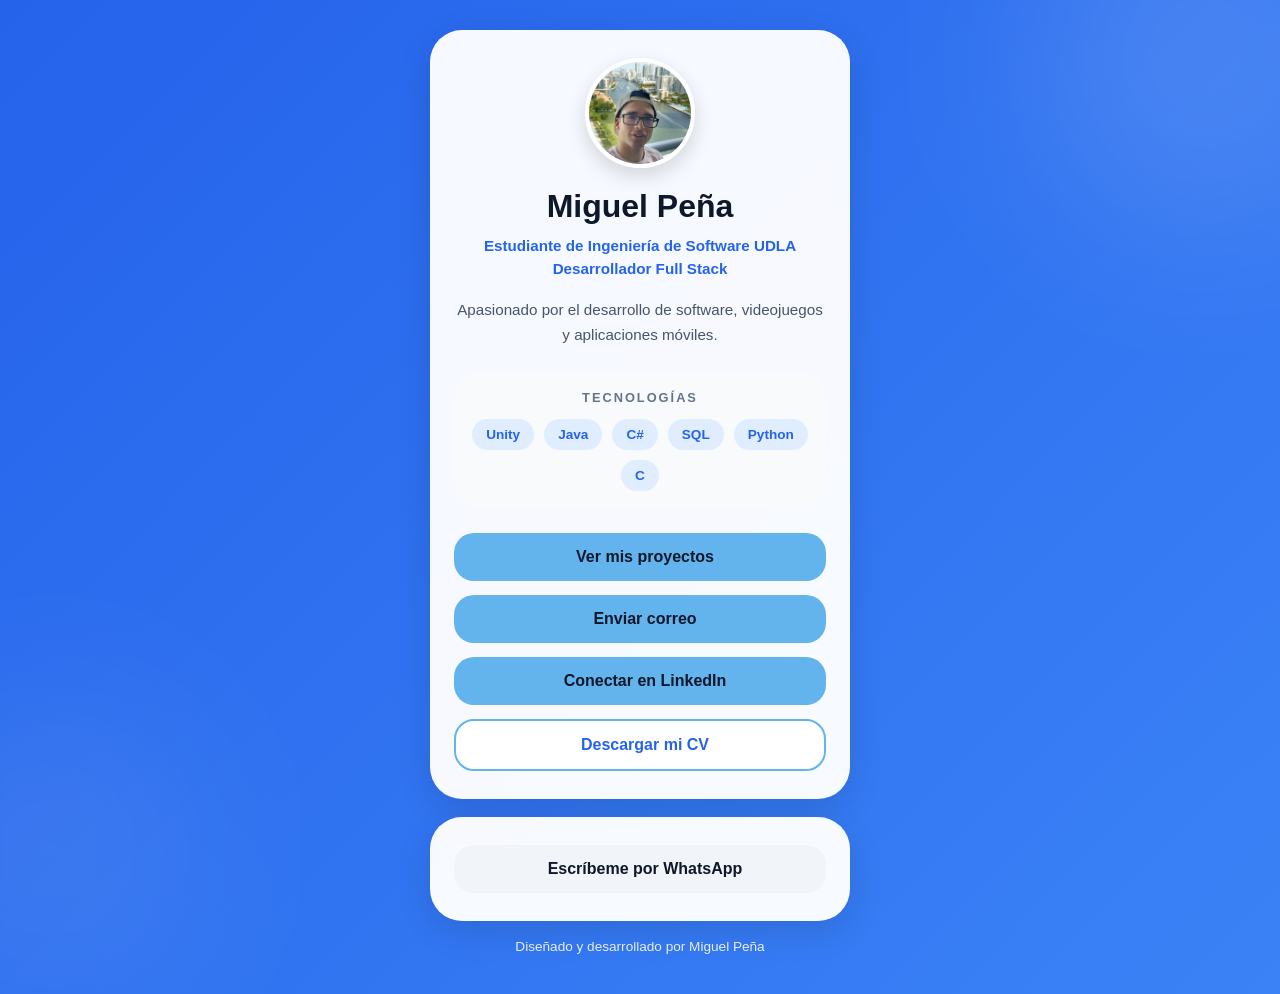
==== docs/index.html @ 0eaf742b "Add files via upload" ====
<!DOCTYPE html>
<html lang="es">

<head>

    <meta charset="UTF-8">
    <meta name="viewport" content="width=device-width, initial-scale=1.0">

    <title>Miguel Peña | Portfolio</title>

    <link
    rel="icon"
    href='data:image/svg+xml,<svg xmlns=%22http://www.w3.org/2000/svg%22 viewBox=%220 0 100 100%22><text y=%22.9em%22 font-size=%2290%22>💼</text></svg>'
    >

    <link rel="stylesheet" href="style.css">

</head>

<body>

    <!-- Glow decorativo -->
    <div class="bg-glow glow-1"></div>
    <div class="bg-glow glow-2"></div>

    <main class="main-wrapper">

        <!-- TARJETA PRINCIPAL -->
        <section class="card card-portfolio">

            <header class="card-header">

                <img
                    src="assets/perfil.jpeg"
                    alt="Foto de Miguel Peña"
                    class="profile-img">

                <h1>Miguel Peña</h1>

                <p class="role">
                    Estudiante de Ingeniería de Software UDLA
                    <br> 
                    Desarrollador Full Stack 
                    
                </p>

                <p class="description">
                    Apasionado por el desarrollo de software,
                    videojuegos y aplicaciones móviles.
                </p>

            </header>

            <!-- TECNOLOGÍAS -->
            <section class="tech-section">

                <h3>TECNOLOGÍAS</h3>

                <div class="tech-stack">
                    <span>Unity</span>
                    <span>Java</span>
                    <span>C#</span>
                    <span>SQL</span>
                    <span>Python</span>
                    <span>C</span>
                </div>

            </section>

            <!-- BOTONES -->
            <section class="card-body">

                <a
                    href="https://github.com/Miguezx21"
                    target="_blank"
                    class="btn btn-blue magnetic">

                    <i class='bx bxl-github btn-icon'></i>
                    Ver mis proyectos

                </a>

                <a
                    href="mailto:miguel.pena.rodriguez131@gmail.com"
                    class="btn btn-blue magnetic">

                    <i class='bx bx-envelope btn-icon'></i>
                    Enviar correo

                </a>

                <a
                    href="https://www.linkedin.com/in/miguel-pena-rodriguez-73ab5b2b5/"

                    target="_blank"
                    class="btn btn-blue magnetic">

                    <i class='bx bxl-linkedin-square btn-icon'></i>
                    Conectar en LinkedIn

                </a>

                <a
                    href="assets/mi-cv.pdf"
                    download
                    class="btn btn-outline magnetic"
                    id="cvButton">

                    <i class='bx bxs-file-pdf btn-icon'></i>
                    Descargar mi CV

                </a>

            </section>

        </section>

        <!-- CONTACTO -->
        <section class="card card-contact">

            <a
                href="https://wa.me/593979211185"
                target="_blank"
                class="btn btn-phone magnetic">

                <i class='bx bxl-whatsapp btn-icon'></i>
                Escríbeme por WhatsApp

            </a>

        </section>

        <!-- FOOTER -->
        <footer class="footer">
            Diseñado y desarrollado por Miguel Peña
        </footer>

    </main>

    <!-- SCRIPT -->
    <script src="script.js"></script>

</body>

</html>
---- docs/style.css ----
/* =========================
   RESET
========================= */

* {
    margin: 0;
    padding: 0;
    box-sizing: border-box;
}

/* =========================
   BODY
========================= */

body {
    font-family: 'Inter', sans-serif;

    background:
        linear-gradient(
            135deg,
            #2563eb,
            #3b82f6
        );

    min-height: 100vh;

    display: flex;
    justify-content: center;
    align-items: center;

    padding: 30px 20px;

    overflow-x: hidden;
    position: relative;
}

/* =========================
   GLOW BACKGROUND
========================= */

.bg-glow {
    position: fixed;
    border-radius: 50%;
    filter: blur(90px);
    z-index: 0;
}

.glow-1 {
    width: 350px;
    height: 350px;

    background: rgba(255,255,255,0.12);

    top: -120px;
    right: -100px;
}

.glow-2 {
    width: 300px;
    height: 300px;

    background: rgba(255,255,255,0.08);

    bottom: -100px;
    left: -100px;
}

/* =========================
   WRAPPER
========================= */

.main-wrapper {
    width: 100%;
    max-width: 420px;

    display: flex;
    flex-direction: column;
    gap: 18px;

    position: relative;
    z-index: 2;
}

/* =========================
   CARDS
========================= */

.card {
    background: rgba(255,255,255,0.96);

    backdrop-filter: blur(10px);

    border-radius: 32px;

    padding: 28px 24px;

    box-shadow:
        0 10px 35px rgba(0,0,0,0.12);

    text-align: center;
}

/* =========================
   HEADER
========================= */

.profile-img {
    width: 110px;
    height: 110px;

    border-radius: 50%;

    object-fit: cover;

    margin-bottom: 16px;

    border: 4px solid white;

    box-shadow:
        0 8px 20px rgba(0,0,0,0.15);
}

h1 {
    color: #0f172a;

    font-size: 2rem;
    font-weight: 700;

    margin-bottom: 10px;
}

.role {
    color: #2563eb;

    font-size: 0.95rem;
    font-weight: 600;

    line-height: 1.5;

    margin-bottom: 16px;
}

.description {
    color: #475569;

    font-size: 0.95rem;

    line-height: 1.7;

    margin-bottom: 24px;
}

/* =========================
   TECNOLOGÍAS
========================= */

.tech-section {
    background: #f8fafc;

    border-radius: 24px;

    padding: 18px;

    margin-bottom: 24px;
}

.tech-section h3 {
    font-size: 0.8rem;

    letter-spacing: 2px;

    color: #64748b;

    margin-bottom: 14px;
}

.tech-stack {
    display: flex;
    flex-wrap: wrap;
    justify-content: center;
    gap: 10px;
}

.tech-stack span {
    background: #e0edff;

    color: #2563eb;

    padding: 8px 14px;

    border-radius: 999px;

    font-size: 0.85rem;
    font-weight: 600;
}

/* =========================
   BOTONES
========================= */

.card-body {
    display: flex;
    flex-direction: column;
    gap: 14px;
}

.btn {
    text-decoration: none;

    border-radius: 20px;

    padding: 15px 18px;

    font-weight: 600;

    display: flex;
    justify-content: center;
    align-items: center;

    transition:
        transform 0.25s ease,
        box-shadow 0.25s ease,
        background 0.25s ease;

    cursor: pointer;
}

.btn-icon {
    font-size: 1.3rem;
    margin-right: 10px;
}

/* Azul */

.btn-blue {
    background: #63b3ed;
    color: #0f172a;
}

.btn-blue:hover {
    transform:
        translateY(-4px)
        scale(1.01);

    box-shadow:
        0 10px 25px rgba(0,0,0,0.14);
}

/* Outline */

.btn-outline {
    background: white;

    border: 2px solid #63b3ed;

    color: #2563eb;
}

.btn-outline:hover {
    transform:
        translateY(-4px)
        scale(1.01);

    box-shadow:
        0 10px 25px rgba(0,0,0,0.12);
}

/* WhatsApp */

.btn-phone {
    background: #f1f5f9;

    color: #0f172a;
}

.btn-phone:hover {
    transform:
        translateY(-4px)
        scale(1.01);

    box-shadow:
        0 10px 25px rgba(0,0,0,0.10);
}

/* =========================
   FOOTER
========================= */

.footer {
    text-align: center;

    color: rgba(255,255,255,0.9);

    font-size: 0.85rem;

    padding-bottom: 10px;
}

/* =========================
   RESPONSIVE
========================= */

@media (max-width: 480px) {

    body {
        padding: 20px 14px;
    }

    .card {
        border-radius: 28px;
        padding: 24px 20px;
    }

    h1 {
        font-size: 1.7rem;
    }

    .btn {
        padding: 14px;
    }

}
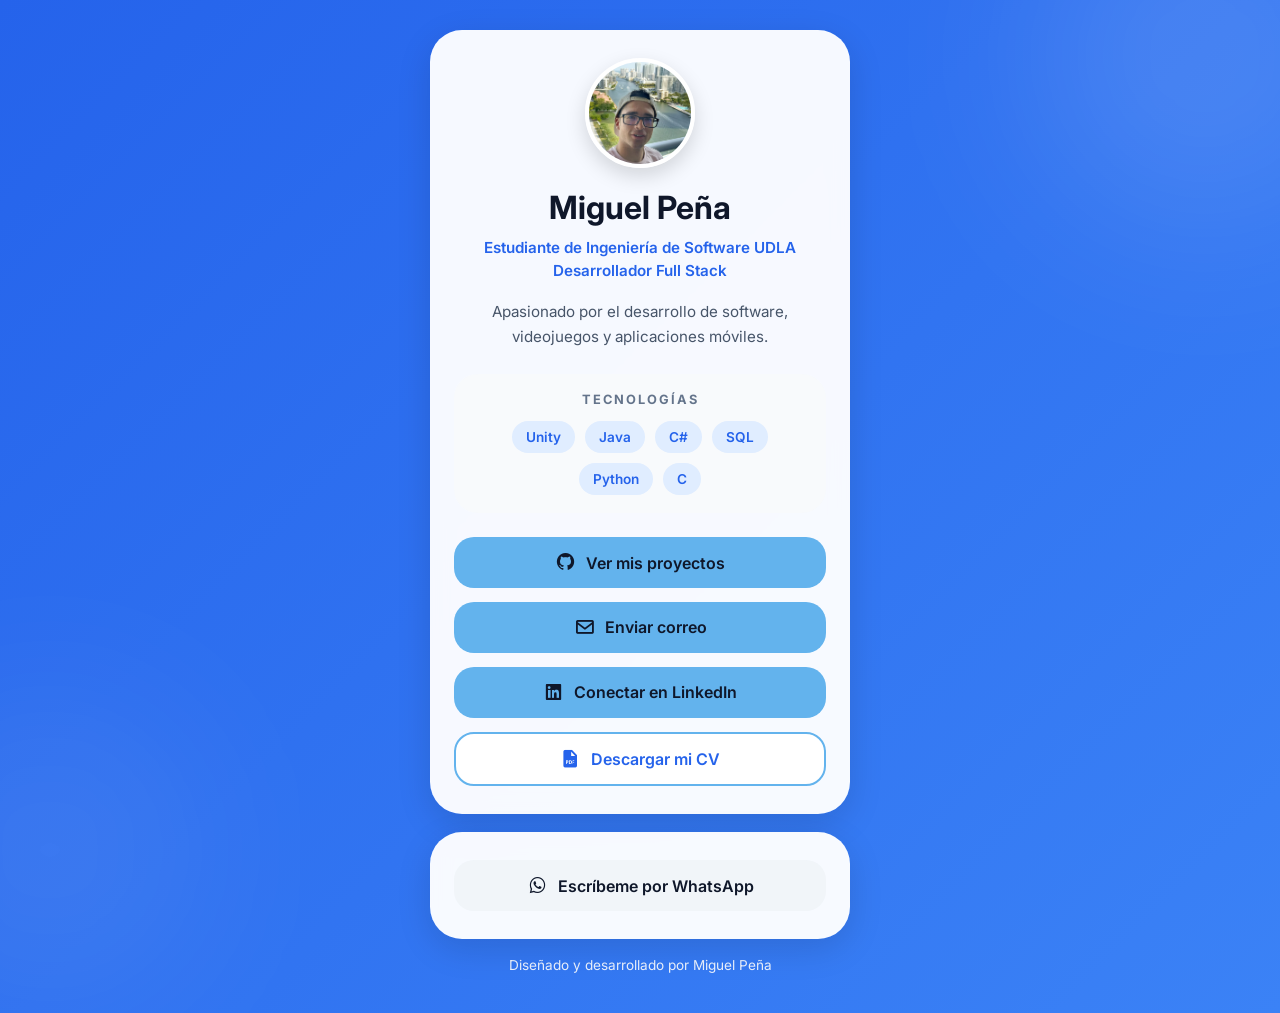
==== commit e1130933: "Corrected" ====
--- a/docs/index.html
+++ b/docs/index.html
@@ -4,15 +4,28 @@
 <head>
 
     <meta charset="UTF-8">
+
     <meta name="viewport" content="width=device-width, initial-scale=1.0">
 
     <title>Miguel Peña | Portfolio</title>
 
+    <!-- FAVICON EMOJI -->
     <link
     rel="icon"
     href='data:image/svg+xml,<svg xmlns=%22http://www.w3.org/2000/svg%22 viewBox=%220 0 100 100%22><text y=%22.9em%22 font-size=%2290%22>💼</text></svg>'
     >
 
+    <!-- GOOGLE FONTS -->
+    <link rel="preconnect" href="https://fonts.googleapis.com">
+
+    <link rel="preconnect" href="https://fonts.gstatic.com" crossorigin>
+
+    <link href="https://fonts.googleapis.com/css2?family=Inter:wght@400;600;700&display=swap" rel="stylesheet">
+
+    <!-- BOXICONS -->
+    <link href='https://unpkg.com/boxicons@2.1.4/css/boxicons.min.css' rel='stylesheet'>
+
+    <!-- CSS -->
     <link rel="stylesheet" href="style.css">
 
 </head>
